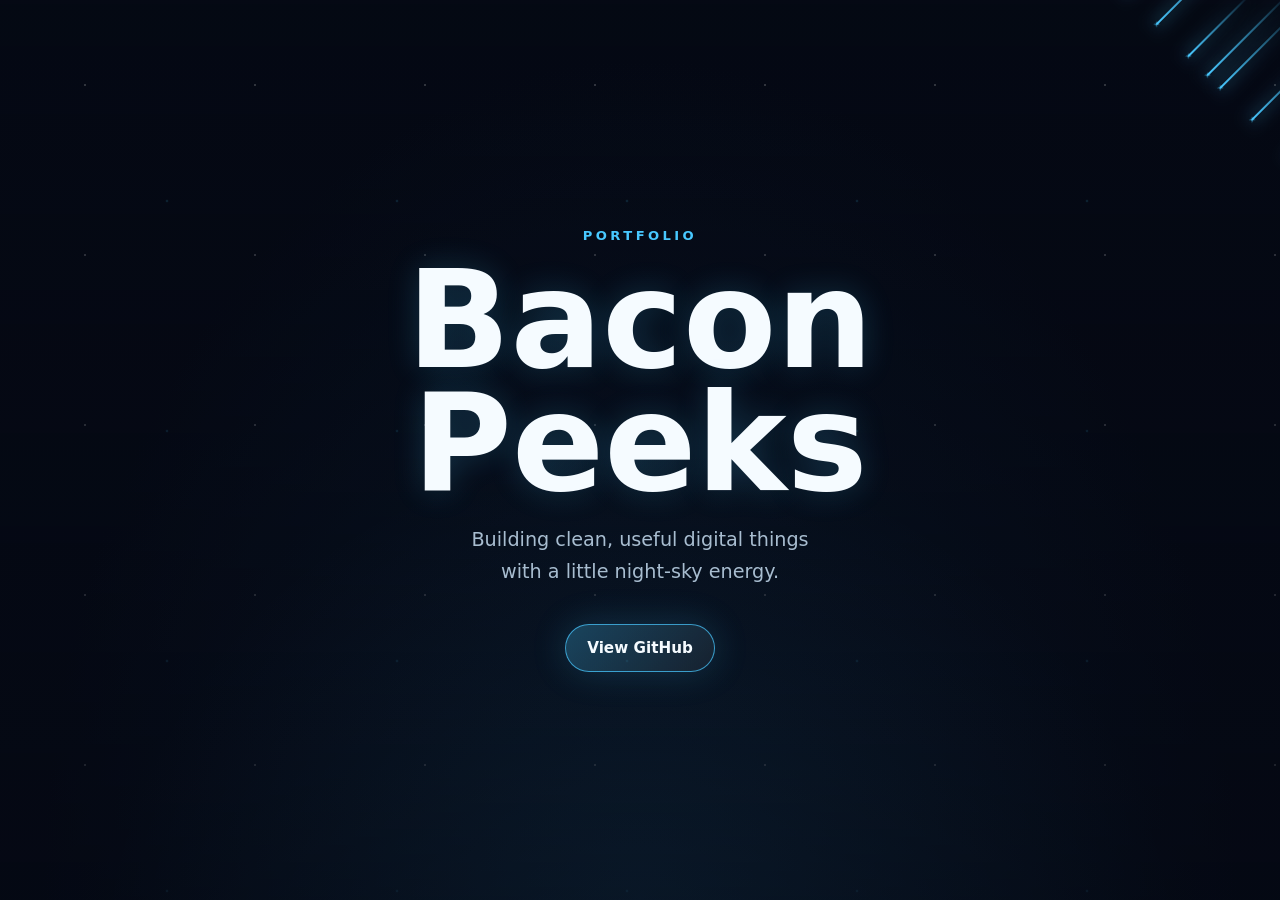
==== index.html @ 293c9476 "Add portfolio splash page" ====
<!DOCTYPE html>
<html lang="en">
<head>
  <meta charset="UTF-8">
  <meta name="viewport" content="width=device-width, initial-scale=1">
  <meta name="description" content="Bacon Peeks portfolio splash page.">
  <title>Bacon Peeks | Portfolio</title>
  <link rel="stylesheet" href="./style.css">
</head>
<body>
  <main class="splash" aria-labelledby="site-title">
    <div class="stars" aria-hidden="true">
      <span class="star"></span>
      <span class="star"></span>
      <span class="star"></span>
      <span class="star"></span>
      <span class="star"></span>
      <span class="star"></span>
      <span class="star"></span>
      <span class="star"></span>
      <span class="star"></span>
      <span class="star"></span>
      <span class="star"></span>
      <span class="star"></span>
      <span class="star"></span>
      <span class="star"></span>
      <span class="star"></span>
      <span class="star"></span>
      <span class="star"></span>
      <span class="star"></span>
      <span class="star"></span>
      <span class="star"></span>
      <span class="star"></span>
      <span class="star"></span>
      <span class="star"></span>
      <span class="star"></span>
    </div>

    <section class="intro">
      <p class="eyebrow">Portfolio</p>
      <h1 id="site-title">Bacon Peeks</h1>
      <p class="tagline">Building clean, useful digital things with a little night-sky energy.</p>
      <div class="actions" aria-label="Portfolio actions">
        <a class="button primary" href="https://github.com/BaconPeeks">View GitHub</a>
      </div>
    </section>
  </main>
</body>
</html>
---- style.css ----
:root {
  --bg-deep: #050914;
  --bg-glow: #0a1b2e;
  --cyan: #48c8ff;
  --cyan-soft: rgba(72, 200, 255, 0.18);
  --text: #f5fbff;
  --muted: #a8bdd0;
  --line: rgba(255, 255, 255, 0.16);
}

* {
  box-sizing: border-box;
}

html {
  min-height: 100%;
  background: var(--bg-deep);
}

body {
  min-height: 100vh;
  margin: 0;
  overflow: hidden;
  color: var(--text);
  font-family: "Inter", system-ui, -apple-system, BlinkMacSystemFont, "Segoe UI", sans-serif;
  background:
    radial-gradient(circle at 50% 110%, rgba(72, 200, 255, 0.13), transparent 34rem),
    radial-gradient(ellipse at bottom, var(--bg-glow) 0%, var(--bg-deep) 66%);
}

body::before,
body::after {
  position: fixed;
  inset: 0;
  z-index: 0;
  pointer-events: none;
  content: "";
}

body::before {
  opacity: 0.32;
  background-image:
    radial-gradient(circle, rgba(255, 255, 255, 0.72) 0 1px, transparent 1.5px),
    radial-gradient(circle, rgba(72, 200, 255, 0.54) 0 1px, transparent 1.7px);
  background-position: 0 0, 52px 86px;
  background-size: 170px 170px, 230px 230px;
}

body::after {
  background: linear-gradient(to bottom, rgba(5, 9, 20, 0.2), rgba(5, 9, 20, 0.62));
}

.splash {
  position: relative;
  z-index: 1;
  display: grid;
  min-height: 100vh;
  place-items: center;
  padding: clamp(1.5rem, 4vw, 4rem);
  isolation: isolate;
}

.stars {
  position: fixed;
  top: -8vh;
  left: -8vw;
  z-index: -1;
  width: 116vw;
  height: 116vh;
  transform: rotate(-45deg);
}

.star {
  --star-tail-length: 7rem;
  --star-tail-height: 2px;
  --star-head-size: 0.42rem;
  --fall-duration: 8s;
  --fall-delay: 0s;
  --top-offset: 50vh;
  position: absolute;
  top: var(--top-offset);
  left: 0;
  width: var(--star-tail-length);
  height: var(--star-tail-height);
  border-radius: 999px;
  color: var(--cyan);
  background: linear-gradient(90deg, currentColor, transparent);
  filter: drop-shadow(0 0 8px currentColor);
  transform: translate3d(110vw, 0, 0);
  animation:
    fall var(--fall-duration) var(--fall-delay) linear infinite,
    tail-fade var(--fall-duration) var(--fall-delay) ease-out infinite;
}

.star::before,
.star::after {
  position: absolute;
  top: 50%;
  left: calc(var(--star-head-size) / -2);
  width: var(--star-head-size);
  height: 1px;
  border-radius: inherit;
  background: linear-gradient(90deg, transparent, currentColor, transparent);
  content: "";
  transform: translateY(-50%) rotate(45deg);
  animation: blink 2s linear infinite;
}

.star::after {
  transform: translateY(-50%) rotate(-45deg);
}

.star:nth-child(1) { --top-offset: 4vh; --star-tail-length: 6.8rem; --fall-duration: 8.2s; --fall-delay: -1.2s; }
.star:nth-child(2) { --top-offset: 10vh; --star-tail-length: 5.9rem; --fall-duration: 10.5s; --fall-delay: -6.1s; }
.star:nth-child(3) { --top-offset: 16vh; --star-tail-length: 7.6rem; --fall-duration: 9.1s; --fall-delay: -3.7s; }
.star:nth-child(4) { --top-offset: 22vh; --star-tail-length: 6.1rem; --fall-duration: 7.8s; --fall-delay: -5s; }
.star:nth-child(5) { --top-offset: 28vh; --star-tail-length: 7.2rem; --fall-duration: 11s; --fall-delay: -2.8s; }
.star:nth-child(6) { --top-offset: 34vh; --star-tail-length: 5.4rem; --fall-duration: 8.8s; --fall-delay: -7.9s; }
.star:nth-child(7) { --top-offset: 39vh; --star-tail-length: 7.9rem; --fall-duration: 9.6s; --fall-delay: -4.6s; }
.star:nth-child(8) { --top-offset: 44vh; --star-tail-length: 6.6rem; --fall-duration: 10.2s; --fall-delay: -8.4s; }
.star:nth-child(9) { --top-offset: 50vh; --star-tail-length: 5.8rem; --fall-duration: 7.4s; --fall-delay: -2.1s; }
.star:nth-child(10) { --top-offset: 55vh; --star-tail-length: 7rem; --fall-duration: 10.8s; --fall-delay: -6.9s; }
.star:nth-child(11) { --top-offset: 60vh; --star-tail-length: 6.2rem; --fall-duration: 8.6s; --fall-delay: -4.1s; }
.star:nth-child(12) { --top-offset: 65vh; --star-tail-length: 7.7rem; --fall-duration: 9.9s; --fall-delay: -7.2s; }
.star:nth-child(13) { --top-offset: 70vh; --star-tail-length: 5.5rem; --fall-duration: 11.4s; --fall-delay: -3.4s; }
.star:nth-child(14) { --top-offset: 75vh; --star-tail-length: 6.9rem; --fall-duration: 8.1s; --fall-delay: -9.2s; }
.star:nth-child(15) { --top-offset: 80vh; --star-tail-length: 6rem; --fall-duration: 9.3s; --fall-delay: -5.5s; }
.star:nth-child(16) { --top-offset: 86vh; --star-tail-length: 7.4rem; --fall-duration: 10.7s; --fall-delay: -1.8s; }
.star:nth-child(17) { --top-offset: 91vh; --star-tail-length: 5.7rem; --fall-duration: 8.9s; --fall-delay: -6.4s; }
.star:nth-child(18) { --top-offset: 96vh; --star-tail-length: 7.1rem; --fall-duration: 10s; --fall-delay: -4.8s; }
.star:nth-child(19) { --top-offset: 12vh; --star-tail-length: 4.9rem; --fall-duration: 12.2s; --fall-delay: -9.6s; }
.star:nth-child(20) { --top-offset: 31vh; --star-tail-length: 7.8rem; --fall-duration: 9.4s; --fall-delay: -8.8s; }
.star:nth-child(21) { --top-offset: 53vh; --star-tail-length: 5.6rem; --fall-duration: 11.6s; --fall-delay: -2.9s; }
.star:nth-child(22) { --top-offset: 73vh; --star-tail-length: 7.3rem; --fall-duration: 8.3s; --fall-delay: -7.5s; }
.star:nth-child(23) { --top-offset: 89vh; --star-tail-length: 6.4rem; --fall-duration: 10.9s; --fall-delay: -1.1s; }
.star:nth-child(24) { --top-offset: 99vh; --star-tail-length: 5.2rem; --fall-duration: 7.9s; --fall-delay: -5.9s; }

.intro {
  position: relative;
  z-index: 1;
  width: min(100%, 44rem);
  text-align: center;
}

.eyebrow {
  margin: 0 0 1rem;
  color: var(--cyan);
  font-size: 0.82rem;
  font-weight: 700;
  letter-spacing: 0.26em;
  text-transform: uppercase;
}

h1 {
  margin: 0;
  text-wrap: balance;
  font-size: clamp(3.4rem, 12vw, 8.5rem);
  line-height: 0.9;
  letter-spacing: 0;
  text-shadow: 0 0 32px rgba(72, 200, 255, 0.2);
}

.tagline {
  width: min(100%, 34rem);
  margin: 1.25rem auto 0;
  color: var(--muted);
  font-size: clamp(1rem, 2vw, 1.2rem);
  line-height: 1.65;
  text-wrap: balance;
}

.actions {
  display: flex;
  flex-wrap: wrap;
  justify-content: center;
  gap: 0.85rem;
  margin-top: 2.25rem;
}

.button {
  display: inline-flex;
  min-height: 3rem;
  align-items: center;
  justify-content: center;
  border: 1px solid var(--line);
  border-radius: 999px;
  padding: 0.85rem 1.3rem;
  color: var(--text);
  font-size: 0.95rem;
  font-weight: 700;
  text-decoration: none;
  transition: border-color 180ms ease, background 180ms ease, transform 180ms ease;
}

.button:hover,
.button:focus-visible {
  border-color: rgba(72, 200, 255, 0.72);
  outline: none;
  transform: translateY(-2px);
}

.button.primary {
  border-color: rgba(72, 200, 255, 0.72);
  background: linear-gradient(135deg, rgba(72, 200, 255, 0.28), rgba(255, 255, 255, 0.06));
  box-shadow: 0 0 36px var(--cyan-soft);
}

@keyframes fall {
  to {
    transform: translate3d(-24rem, 0, 0);
  }
}

@keyframes tail-fade {
  0%,
  48% {
    opacity: 1;
    width: var(--star-tail-length);
  }

  74%,
  100% {
    opacity: 0;
    width: 0;
  }
}

@keyframes blink {
  50% {
    opacity: 0.45;
  }
}

@media (max-width: 640px) {
  body {
    overflow: auto;
  }

  .splash {
    min-height: 100svh;
  }

  .button {
    width: min(100%, 13rem);
  }
}

@media (prefers-reduced-motion: reduce) {
  *,
  *::before,
  *::after {
    scroll-behavior: auto !important;
    animation-duration: 0.001ms !important;
    animation-iteration-count: 1 !important;
    transition-duration: 0.001ms !important;
  }

  .star {
    opacity: 0.78;
    transform: translate3d(12vw, 0, 0);
  }
}
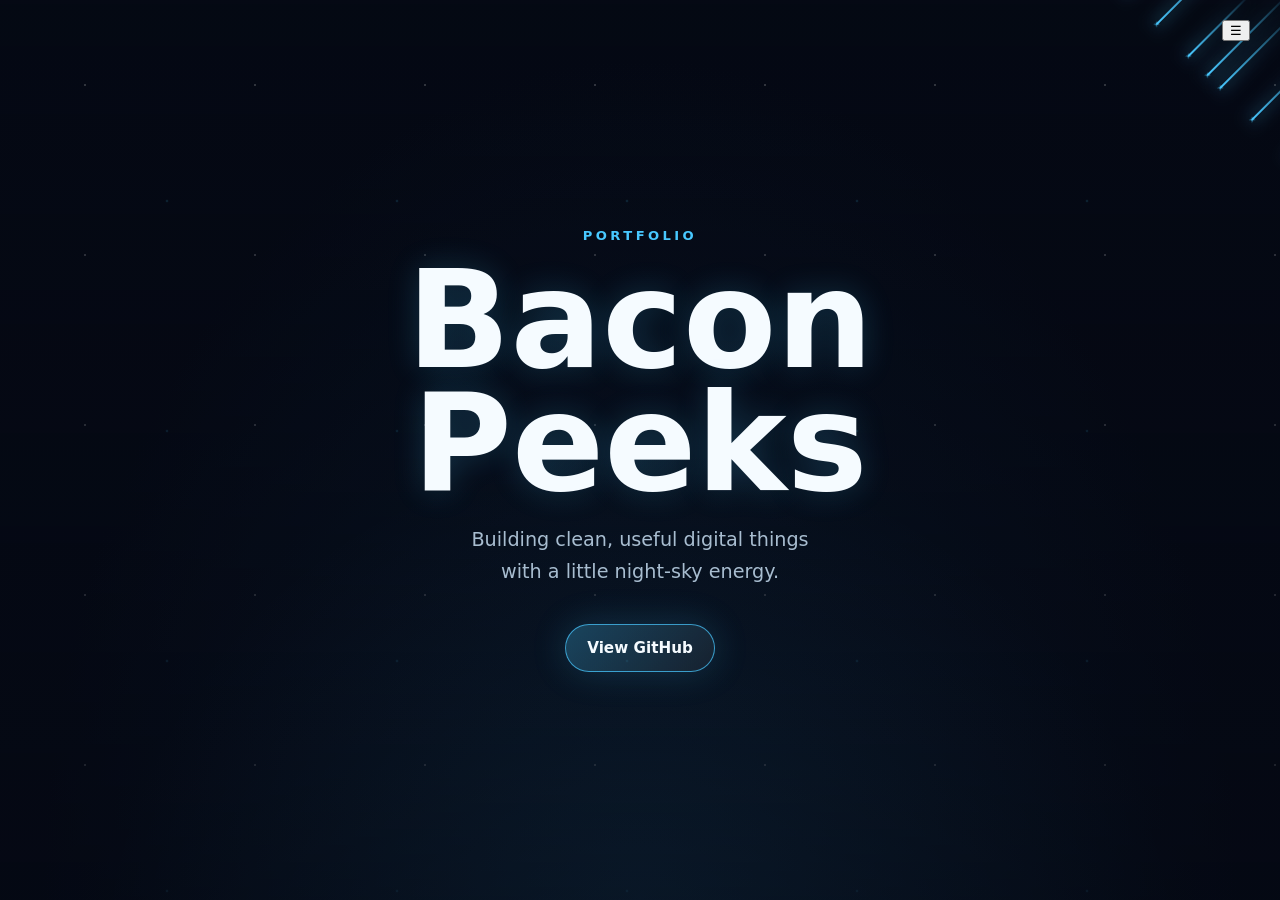
==== commit 23cc5979: "minor: added hamburger button" ====
--- a/index.html
+++ b/index.html
@@ -1,5 +1,7 @@
+
 <!DOCTYPE html>
 <html lang="en">
+
 <head>
   <meta charset="UTF-8">
   <meta name="viewport" content="width=device-width, initial-scale=1">
@@ -7,9 +9,42 @@
   <title>Bacon Peeks | Portfolio</title>
   <link rel="stylesheet" href="./style.css">
 </head>
+
 <body>
-  <main class="splash" aria-labelledby="site-title">
+
+  <!-- Navigation Header -->
+  <header class="site-header">
+    <nav class="navbar" aria-label="Main navigation">
+
+      <button
+        class="hamburger-menu"
+        type="button"
+        aria-label="Open navigation menu"
+        aria-expanded="false"
+        aria-controls="nav-links"
+      >
+        ☰
+      </button>
+
+      <!-- Dropdown Navigation -->
+      <div id="nav-links" class="nav-links" hidden>
+        <a href="#home">Home</a>
+        <a href="#about">About</a>
+        <a href="#projects">Projects</a>
+        <a href="#contact">Contact</a>
+      </div>
+
+    </nav>
+  </header>
+
+  <!-- Main Portfolio -->
+  <main class="splash" id="home" aria-labelledby="site-title">
+
+    <!-- Background Stars -->
     <div class="stars" aria-hidden="true">
+      <span class="star"></span>
+      <span class="star"></span>
+      <span class="star"></span>
       <span class="star"></span>
       <span class="star"></span>
       <span class="star"></span>
@@ -36,14 +71,30 @@
       <span class="star"></span>
     </div>
 
+    <!-- Introduction -->
     <section class="intro">
+
       <p class="eyebrow">Portfolio</p>
+
       <h1 id="site-title">Bacon Peeks</h1>
-      <p class="tagline">Building clean, useful digital things with a little night-sky energy.</p>
+
+      <p class="tagline">
+        Building clean, useful digital things with a little night-sky energy.
+      </p>
+
       <div class="actions" aria-label="Portfolio actions">
-        <a class="button primary" href="https://github.com/BaconPeeks">View GitHub</a>
+        <a
+          class="button primary"
+          href="https://github.com/BaconPeeks"
+          target="_blank"
+          rel="noopener noreferrer"
+        >
+          View GitHub
+        </a>
       </div>
+
     </section>
+
   </main>
 </body>
 </html>
--- a/style.css
+++ b/style.css
@@ -245,6 +245,7 @@
   }
 }
 
+
 @media (prefers-reduced-motion: reduce) {
   *,
   *::before,
@@ -260,3 +261,14 @@
     transform: translate3d(12vw, 0, 0);
   }
 }
+
+.site-header {
+    position: absolute;
+    top: 20px;
+    right: 30px;
+    z-index: 100;
+}
+
+.hamburger-menu {
+    cursor: pointer;
+}
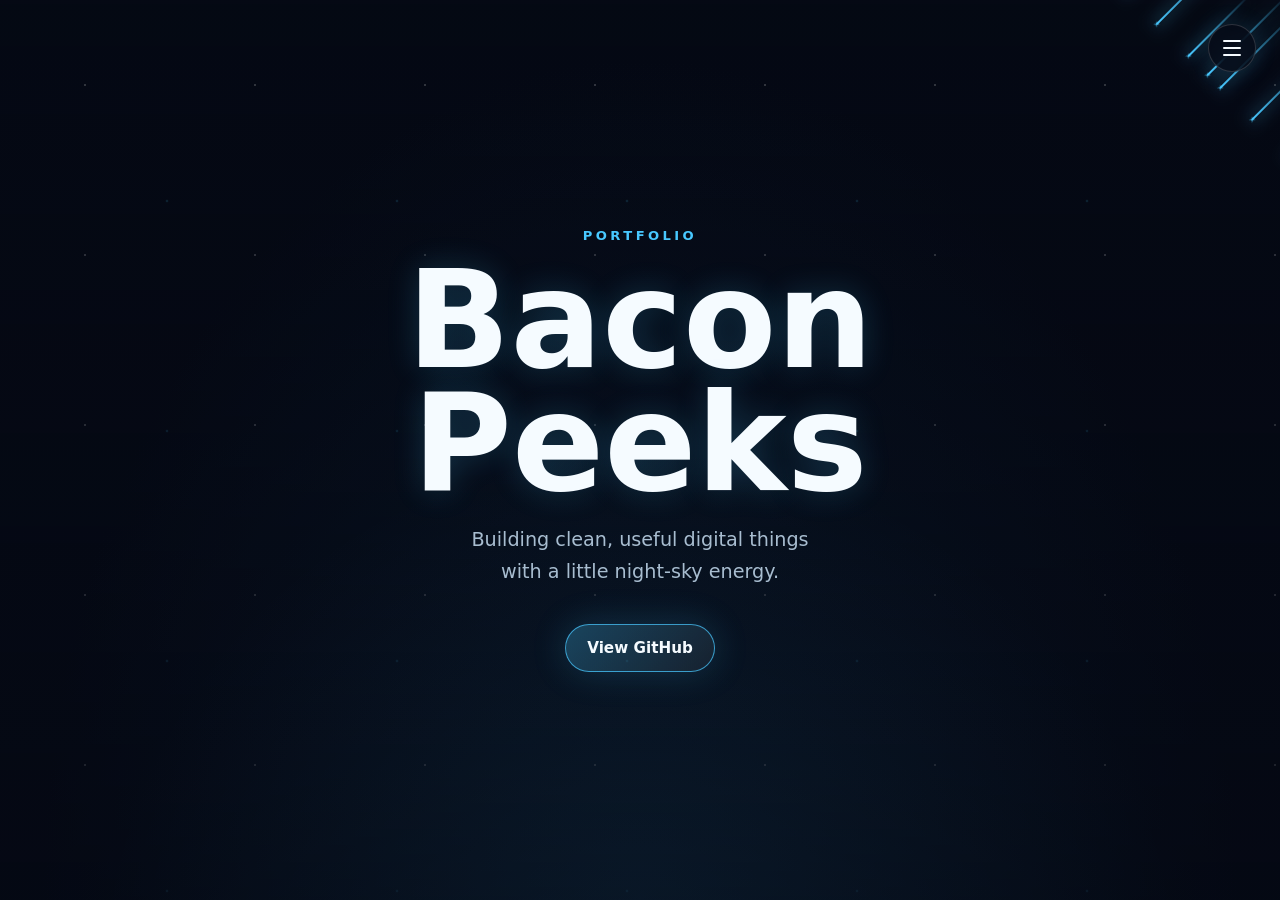
==== commit b901b09c: "Add Titanium project menu" ====
--- a/index.html
+++ b/index.html
@@ -15,25 +15,18 @@
   <!-- Navigation Header -->
   <header class="site-header">
     <nav class="navbar" aria-label="Main navigation">
-
-      <button
-        class="hamburger-menu"
-        type="button"
-        aria-label="Open navigation menu"
-        aria-expanded="false"
-        aria-controls="nav-links"
-      >
-        ☰
-      </button>
-
-      <!-- Dropdown Navigation -->
-      <div id="nav-links" class="nav-links" hidden>
-        <a href="#home">Home</a>
-        <a href="#about">About</a>
-        <a href="#projects">Projects</a>
-        <a href="#contact">Contact</a>
-      </div>
-
+      <details class="menu">
+        <summary class="hamburger-menu" aria-label="Toggle navigation menu">
+          <span></span><span></span><span></span>
+        </summary>
+        <div class="nav-links">
+          <a href="#home">Home</a>
+          <a class="project-link" href="https://github.com/BaconPeeks/Titanium" target="_blank" rel="noopener noreferrer">
+            <strong>Titanium</strong><small>Network analysis toolkit</small>
+          </a>
+          <a href="https://github.com/BaconPeeks" target="_blank" rel="noopener noreferrer">GitHub</a>
+        </div>
+      </details>
     </nav>
   </header>
 
--- a/style.css
+++ b/style.css
@@ -263,12 +263,99 @@
 }
 
 .site-header {
-    position: absolute;
-    top: 20px;
-    right: 30px;
-    z-index: 100;
+  position: fixed;
+  top: 1.5rem;
+  right: 1.5rem;
+  z-index: 100;
 }
 
 .hamburger-menu {
-    cursor: pointer;
-}+  display: grid;
+  width: 3rem;
+  height: 3rem;
+  cursor: pointer;
+  list-style: none;
+  place-content: center;
+  gap: 5px;
+  border: 1px solid var(--line);
+  border-radius: 50%;
+  background: rgba(5, 9, 20, 0.66);
+  box-shadow: 0 0 24px rgba(72, 200, 255, 0.12);
+  backdrop-filter: blur(12px);
+  transition: border-color 180ms ease, background 180ms ease, transform 180ms ease;
+}
+
+.hamburger-menu::-webkit-details-marker {
+  display: none;
+}
+
+.hamburger-menu span {
+  width: 1.15rem;
+  height: 2px;
+  border-radius: 2px;
+  background: var(--text);
+  transition: transform 180ms ease, opacity 180ms ease;
+}
+
+.hamburger-menu:hover,
+.hamburger-menu:focus-visible,
+.menu[open] .hamburger-menu {
+  border-color: rgba(72, 200, 255, 0.72);
+  outline: none;
+  background: rgba(10, 27, 46, 0.86);
+}
+
+.menu[open] .hamburger-menu span:first-child {
+  transform: translateY(7px) rotate(45deg);
+}
+
+.menu[open] .hamburger-menu span:nth-child(2) {
+  opacity: 0;
+}
+
+.menu[open] .hamburger-menu span:last-child {
+  transform: translateY(-7px) rotate(-45deg);
+}
+
+.nav-links {
+  position: absolute;
+  top: calc(100% + 0.75rem);
+  right: 0;
+  display: grid;
+  width: 13.5rem;
+  padding: 0.45rem;
+  border: 1px solid var(--line);
+  border-radius: 8px;
+  background: rgba(5, 9, 20, 0.88);
+  box-shadow: 0 1rem 3rem rgba(0, 0, 0, 0.35);
+  backdrop-filter: blur(18px);
+}
+
+.nav-links a {
+  padding: 0.75rem;
+  border-radius: 6px;
+  color: var(--text);
+  font-size: 0.92rem;
+  text-decoration: none;
+}
+
+.nav-links a:hover,
+.nav-links a:focus-visible {
+  outline: none;
+  background: var(--cyan-soft);
+}
+
+.project-link {
+  display: grid;
+  gap: 0.2rem;
+  border-block: 1px solid var(--line);
+}
+
+.project-link strong {
+  color: var(--cyan);
+}
+
+.project-link small {
+  color: var(--muted);
+  font-size: 0.76rem;
+}
